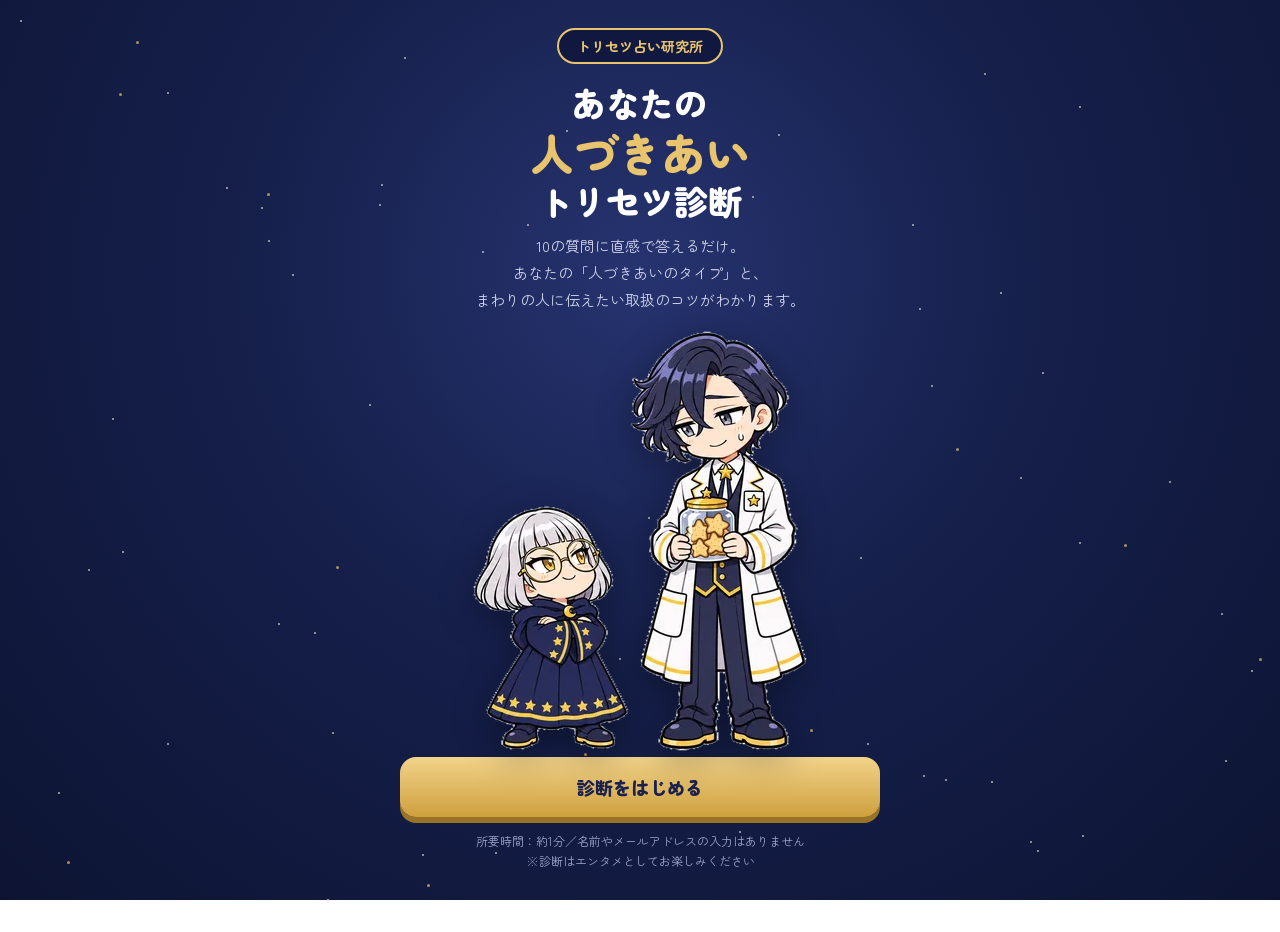
==== index.html @ f0b93171 "人づきあいトリセツ診断を公開 Co-Authored-By: Claude Opus 5.5 <noreply@anthropic.com> Claude-Session: https://claud" ====
<!DOCTYPE html>
<html lang="ja">
<head>
<meta charset="utf-8">
<meta name="viewport" content="width=device-width,initial-scale=1">
<title>人づきあいトリセツ診断｜トリセツ占い研究所</title>
<link rel="preconnect" href="https://fonts.googleapis.com">
<link href="https://fonts.googleapis.com/css2?family=Zen+Maru+Gothic:wght@500;700;900&display=swap" rel="stylesheet">
<style>
:root{--navy:#0d1433;--navy2:#151f4a;--card:#18235a;--gold:#e8c46e;--gold2:#cea03e;--sub:#cfd3ea;--ink:#1c2250}
*{box-sizing:border-box}
html,body{margin:0}
body{font-family:"Zen Maru Gothic","Hiragino Maru Gothic ProN","Hiragino Sans",sans-serif;color:#fff;min-height:100vh;
 background:radial-gradient(ellipse at 50% 30%,#26336f 0%,var(--navy2) 45%,var(--navy) 100%);background-attachment:fixed;overflow-x:hidden}
.stars{position:fixed;inset:0;pointer-events:none;z-index:0}
.stars i{position:absolute;width:2px;height:2px;border-radius:50%;background:#fff6dc;opacity:.7;animation:tw 3s infinite ease-in-out}
@keyframes tw{50%{opacity:.15}}
main{position:relative;z-index:1;max-width:520px;margin:0 auto;padding:28px 20px 48px}
.screen{display:none;animation:fade .35s ease}
.screen.on{display:block}
@keyframes fade{from{opacity:0;transform:translateY(8px)}to{opacity:1;transform:none}}
.pill{display:inline-block;border:2px solid var(--gold);color:var(--gold);border-radius:999px;padding:6px 18px;font-weight:700;font-size:14px;background:rgba(10,16,48,.6)}
.center{text-align:center}
h1{margin:18px 0 6px;font-weight:900;line-height:1.25;font-size:34px}
h1 .g{color:var(--gold);font-size:44px;display:block}
.lead{color:var(--sub);font-size:15px;line-height:1.8;margin:10px 0 0}
.hero{display:block;margin:18px auto 6px;max-width:78%;height:auto;filter:drop-shadow(0 8px 18px rgba(0,0,0,.35))}
.btn{display:block;width:100%;border:0;border-radius:16px;padding:17px 18px;font:inherit;font-weight:900;font-size:18px;cursor:pointer;transition:transform .12s,box-shadow .12s}
.btn.gold{background:linear-gradient(180deg,#f2d38a,var(--gold2));color:var(--ink);box-shadow:0 6px 0 #9a7426}
.btn.gold:active{transform:translateY(4px);box-shadow:0 2px 0 #9a7426}
.btn.ghost{background:transparent;color:var(--gold);border:2px solid var(--gold);margin-top:12px;font-size:16px;padding:13px}
.note{color:#9aa2c8;font-size:12px;margin-top:14px;line-height:1.7}
.prog{display:flex;align-items:center;gap:12px;margin-bottom:18px}
.bar{flex:1;height:10px;background:rgba(255,255,255,.12);border-radius:99px;overflow:hidden}
.bar b{display:block;height:100%;background:linear-gradient(90deg,var(--gold2),var(--gold));border-radius:99px;transition:width .3s}
.qno{color:var(--gold);font-weight:900;font-size:15px;white-space:nowrap}
.qcard{background:var(--card);border:2px solid rgba(232,196,110,.55);border-radius:22px;padding:22px 18px 18px;position:relative}
.qcard .qt{font-size:22px;font-weight:900;line-height:1.5;margin:4px 0 18px;min-height:66px}
.opt{display:block;width:100%;text-align:left;background:#fff;color:var(--ink);border:0;border-radius:14px;padding:14px 16px;margin-top:10px;font:inherit;font-weight:700;font-size:16px;line-height:1.5;cursor:pointer;transition:transform .1s,background .15s}
.opt:hover{background:#fff6dc}
.opt:active{transform:scale(.98)}
.opt.picked{background:var(--gold);}
.back{background:none;border:0;color:var(--sub);font:inherit;font-size:14px;margin-top:14px;cursor:pointer;text-decoration:underline}
.nox{display:flex;align-items:flex-end;gap:10px;margin-top:18px}
.nox img{width:84px;height:auto;flex:none}
.nox p{margin:0;background:rgba(255,255,255,.95);color:var(--ink);border-radius:16px;padding:10px 14px;font-size:14px;font-weight:700;line-height:1.6;position:relative}
.res-head{display:flex;align-items:center;gap:14px;margin-top:6px}
.badge{width:64px;height:64px;border-radius:50%;background:var(--gold);color:var(--ink);font-weight:900;font-size:38px;display:flex;align-items:center;justify-content:center;flex:none}
.res-head h2{margin:0;font-size:26px;font-weight:900;line-height:1.3}
.res-head small{color:var(--gold);font-weight:700;font-size:14px}
.resimg{display:block;margin:12px auto 0;height:220px;width:auto;filter:drop-shadow(0 8px 18px rgba(0,0,0,.35))}
.box{background:var(--card);border:1.5px solid rgba(232,196,110,.45);border-radius:20px;padding:18px;margin-top:16px}
.box h3{margin:0 0 10px;color:var(--gold);font-size:17px}
.box ul{margin:0;padding-left:0;list-style:none}
.box li{padding-left:26px;position:relative;line-height:1.7;margin:6px 0;font-size:15px}
.box li:before{content:"★";color:var(--gold);position:absolute;left:2px}
.box.tips li:before{content:"◎"}
.say{background:#fff;color:var(--ink);border-radius:18px;padding:14px 16px;margin-top:16px;border:3px solid var(--gold)}
.say small{color:#9a6f1c;font-weight:700}
.say p{margin:4px 0 0;font-weight:900;font-size:17px;line-height:1.6}
.scores .row{display:flex;align-items:center;gap:10px;margin:8px 0;font-size:14px}
.scores .row span:first-child{width:9.5em;flex:none}
.scores .row .bar{height:12px}
.scores .row em{font-style:normal;width:3em;text-align:right;color:var(--gold);font-weight:700}
.share textarea{width:100%;border-radius:12px;border:0;padding:12px;font:inherit;font-size:14px;line-height:1.6;color:var(--ink);resize:none}
.links a{display:block;text-align:center;margin-top:10px;color:var(--ink);background:#fff;border-radius:14px;padding:13px;font-weight:900;text-decoration:none}
.links a.alt{background:transparent;color:var(--gold);border:2px solid var(--gold)}
footer{color:#8890b8;font-size:11px;text-align:center;margin-top:28px;line-height:1.8}
</style>
</head>
<body>
<div class="stars" id="stars"></div>
<main>
 <section class="screen on" id="s-top">
  <div class="center">
   <span class="pill">トリセツ占い研究所</span>
   <h1>あなたの<span class="g">人づきあい</span>トリセツ診断</h1>
   <p class="lead">10の質問に直感で答えるだけ。<br>あなたの「人づきあいのタイプ」と、<br>まわりの人に伝えたい取扱のコツがわかります。</p>
   <img class="hero" src="[data-uri]" alt="研究所の所長エベと、助手のノクス">
  </div>
  <button class="btn gold" id="start">診断をはじめる</button>
  <p class="note center">所要時間：約1分／名前やメールアドレスの入力はありません<br>※診断はエンタメとしてお楽しみください</p>
 </section>

 <section class="screen" id="s-q">
  <div class="prog"><span class="qno" id="qno">Q1 / 10</span><div class="bar"><b id="pbar" style="width:0%"></b></div></div>
  <div class="qcard">
   <div class="qt" id="qt"></div>
   <div id="opts"></div>
  </div>
  <button class="back" id="back" hidden>← ひとつ前の質問にもどる</button>
  <div class="nox"><img src="[data-uri]" alt="助手ノクス"><p id="noxsay">深く考えずに、ピンときたものを選んでくださいね。</p></div>
 </section>

 <section class="screen" id="s-load">
  <div class="center" style="padding-top:80px">
   <span class="pill">分析中…</span>
   <p class="lead" style="margin-top:18px">所長が、あなたのトリセツを読みあげています</p>
   <img class="hero" src="[data-uri]" alt="水晶玉をのぞく所長エベ" style="max-width:46%">
  </div>
 </section>

 <section class="screen" id="s-res">
  <div class="center"><span class="pill">あなたのタイプは…</span></div>
  <div class="res-head" style="margin-top:16px"><div class="badge" id="rk"></div><div><h2 id="rname"></h2><small id="rsub"></small></div></div>
  <img class="resimg" id="rimg" alt="">
  <p class="lead" id="rdesc" style="color:#fff;font-size:16px"></p>
  <div class="box"><h3>こんな人</h3><ul id="rfeat"></ul></div>
  <div class="box tips"><h3>まわりの人へ：取扱のコツ</h3><ul id="rtips"></ul></div>
  <div class="box tips"><h3>相性のいいタイプ</h3><ul id="rmatch"></ul></div>
  <div class="say"><small id="rwho"></small><p id="rsay"></p></div>
  <div class="box scores"><h3>あなたのタイプ配分</h3><div id="rscores"></div></div>
  <div class="box share"><h3>結果をシェアする</h3>
   <textarea id="sharetext" rows="4" readonly></textarea>
   <button class="btn gold" id="copy" style="margin-top:10px;font-size:16px;padding:14px">結果の文章をコピー</button>
   <p class="note" style="margin-top:8px">インスタのストーリーズにスクショを載せるときは、@torisetsu_uranai_lab をタグ付けしてもらえると、研究所がとてもよろこびます。</p>
  </div>
  <div class="box links"><h3>もっとくわしく知りたい方へ</h3>
   <p class="lead" style="margin:0 0 4px;color:#fff">星座×数秘術で読む「あなた専用のトリセツ」も研究所で作っています。</p>
   <a href="https://www.instagram.com/torisetsu_uranai_lab" target="_blank" rel="noopener">インスタで研究所をフォローする</a>
   <a class="alt" href="https://note.com/tori_ura_lab" target="_blank" rel="noopener">noteで星座・数秘のトリセツを読む</a>
  </div>
  <button class="btn ghost" id="retry">もう一度診断する</button>
  <footer>トリセツ占い研究所<br>※この診断はオリジナルのエンタメ診断です。医学的・心理学的な検査ではありません。<br>※AIを活用して制作しています</footer>
 </section>
</main>
<script>
const IMG={A:"[data-uri]",B:"[data-uri]",C:"[data-uri]",D:"[data-uri]"};
const Q=[
 ["友だちとの約束が、急にキャンセルになった。あなたは？",[["A","「えー！」と正直に言う"],["B","「大丈夫？」と相手を気づかう"],["C","ひとりの時間ができたと、ひそかに喜ぶ"],["D","別の友だちを誘って遊びに行く"]]],
 ["グループでお店を決めるとき、あなたは？",[["A","「ここにしよう」と決める"],["B","みんなの希望を聞いてまとめる"],["C","口コミを調べて候補を出す"],["D","「どこでも楽しいよ！」と盛り上げる"]]],
 ["初対面の人が多い集まりでは？",[["A","自分から話しかけにいく"],["B","ひとりでいる人が気になってしまう"],["C","まずはまわりの様子を見る"],["D","気づけばみんなと打ちとけている"]]],
 ["友だちが落ちこんでいたら？",[["A","「こうしたらいいよ」とアドバイスする"],["B","とにかく最後まで話を聞く"],["C","何があったのか、いっしょに整理する"],["D","気分転換に連れ出す"]]],
 ["言われていちばんうれしい言葉は？",[["A","「頼りになるね」"],["B","「やさしいね」"],["C","「よく気づくね」"],["D","「一緒にいると楽しい」"]]],
 ["理想の休日の過ごし方は？",[["A","やりたいことを決めて、どんどん動く"],["B","家族や友だちのために時間を使う"],["C","本や映画で、ひとりの時間を楽しむ"],["D","予定をつめこんで、遊びまくる"]]],
 ["チームでのあなたの役割は？",[["A","先頭に立って引っぱる"],["B","みんなをささえるサポート役"],["C","計画や分析の担当"],["D","雰囲気づくりの担当"]]],
 ["ケンカをしたあとは？",[["A","言いたいことは言ったので、わりとすっきり"],["B","相手が気になって、自分から謝る"],["C","なぜケンカになったのかを考える"],["D","次に会ったら、何事もなかったように話す"]]],
 ["いちばん苦手な場面は？",[["A","なかなか決まらない話し合い"],["B","だれかが責められている場面"],["C","急に話をふられること"],["D","しーんとした気まずい空気"]]],
 ["あなたを動物にたとえるなら？",[["A","ライオン"],["B","ゴールデンレトリバー"],["C","ふくろう"],["D","イルカ"]]]
];
const NOX=["深く考えずに、ピンときたものを選んでくださいね。","いい調子です。","所長がのぞきこんでいます……。","ここで折り返しです。","あなたらしい答えで大丈夫ですよ。","あと半分くらいです。","もう少しです。","正直な気持ちで選んでくださいね。","いよいよラストスパートです。","最後の質問です！"];
const T={
 A:{name:"ずばっと本音タイプ",sub:"通称：リーダータイプ",desc:"思ったことをまっすぐ伝えられて、迷ったときにみんなを前に進められる人。裏表のなさが、いちばんの魅力です。",
   feat:["思ったことを正直に言える","決断が早く、みんなを引っぱる","裏表がないので信頼される"],
   tips:["遠回しより、はっきり伝えるほうが通じる","言いすぎた日も、ひと晩たてばケロッとしている","「さすが！」の一言がいちばんの元気のもと"],
   match:["B やさしいフォロータイプ：言葉の強さをやわらかく受けとめてくれる","C じっくり観察タイプ：勢いに冷静さを足してくれる"],
   who:"所長エベのひとこと",say:"本音を言えるのは才能よ。でも、ひと呼吸おくのも忘れずにね！"},
 B:{name:"やさしいフォロータイプ",sub:"通称：癒しタイプ",desc:"人の気持ちの変化にすぐ気づいて、そっと手をさしのべられる人。あなたのそばにいると、みんな安心できます。",
   feat:["人の気持ちの変化にすぐ気づく","困っている人を放っておけない","聞き上手で、相談されやすい"],
   tips:["「ありがとう」をこまめに伝えると元気が出る","がんばりすぎていたら「休んでいいよ」の一言を","本音を言っても大丈夫な空気をつくってあげて"],
   match:["A ずばっと本音タイプ：迷ったときに背中を押してくれる","D ムードメーカータイプ：いっしょにいると自然に笑顔になれる"],
   who:"助手ノクスのひとこと",say:"あなたのやさしさに、救われている人がいますよ。"},
 C:{name:"じっくり観察タイプ",sub:"通称：研究者タイプ",desc:"まわりをよく見て、冷静に本質を見ぬける人。言葉は少なめでも、その一言に重みがあります。",
   feat:["まわりを見て冷静に判断できる","ひとりの時間で元気になる","本質を見ぬく力がある"],
   tips:["急かさず、考える時間をあげるとうまくいく","意見を聞くと、鋭いアイデアが出てくる","ひとりの時間は、ちゃんと尊重してあげて"],
   match:["A ずばっと本音タイプ：考えたことを形にする行動力をくれる","D ムードメーカータイプ：新しい世界に連れ出してくれる"],
   who:"所長エベのひとこと",say:"あんたの「よく見てる力」、研究所にほしいくらいよ。"},
 D:{name:"ムードメーカータイプ",sub:"通称：太陽タイプ",desc:"その場の空気をぱっと明るくして、だれとでも仲よくなれる人。あなたがいるだけで、場が楽しくなります。",
   feat:["その場の空気を明るくできる","だれとでもすぐ仲よくなれる","ノリのよさで場を笑顔にする"],
   tips:["リアクションを返すと、もっと楽しくなる","じつは気をつかっているので、たまに労って","しーんとした空気は苦手なので、話しかけてあげて"],
   match:["B やさしいフォロータイプ：本当の気持ちに気づいてくれる","C じっくり観察タイプ：落ち着いて話せる相手になる"],
   who:"助手ノクスのひとこと",say:"あなたがいるだけで、場がぱっと明るくなるんです。"}
};
const $=id=>document.getElementById(id);
let i=0, ans=[];
function show(id){document.querySelectorAll(".screen").forEach(s=>s.classList.toggle("on",s.id===id));window.scrollTo({top:0,behavior:"smooth"});}
function render(){
 const [q,opts]=Q[i];
 $("qno").textContent=`Q${i+1} / ${Q.length}`;
 $("pbar").style.width=(i/Q.length*100)+"%";
 $("qt").textContent=q;
 $("noxsay").textContent=NOX[i];
 $("back").hidden=i===0;
 const box=$("opts"); box.innerHTML="";
 const order=[0,1,2,3].sort((a,b)=>((a*7+i*3)%4)-((b*7+i*3)%4));
 order.forEach(k=>{const [t,label]=opts[k];const b=document.createElement("button");b.className="opt";b.textContent=label;
  if(ans[i]===t)b.classList.add("picked");
  b.onclick=()=>{b.classList.add("picked");ans[i]=t;setTimeout(()=>{if(i<Q.length-1){i++;render();}else{finish();}},180);};box.appendChild(b);});
}
function finish(){
 $("pbar").style.width="100%";
 show("s-load");
 setTimeout(result,1500);
}
function result(){
 const sc={A:0,B:0,C:0,D:0}; ans.forEach(a=>sc[a]++);
 const max=Math.max(...Object.values(sc));
 let k=Object.keys(sc).filter(x=>sc[x]===max);
 const type=k.length===1?k[0]:(k.includes(ans[ans.length-1])?ans[ans.length-1]:k[0]);
 const t=T[type];
 $("rk").textContent=type;$("rname").textContent=t.name;$("rsub").textContent=t.sub;
 $("rimg").src=IMG[type];$("rimg").alt=t.name;$("rdesc").textContent=t.desc;
 $("rfeat").innerHTML=t.feat.map(x=>`<li>${x}</li>`).join("");
 $("rtips").innerHTML=t.tips.map(x=>`<li>${x}</li>`).join("");
 $("rmatch").innerHTML=t.match.map(x=>`<li>${x}</li>`).join("");
 $("rwho").textContent=t.who;$("rsay").textContent=t.say;
 $("rscores").innerHTML=Object.keys(T).map(x=>{const p=Math.round(sc[x]/Q.length*100);return `<div class="row"><span>${x} ${T[x].name}</span><div class="bar"><b style="width:${p}%"></b></div><em>${p}%</em></div>`}).join("");
 $("sharetext").value=`人づきあいトリセツ診断の結果は…\n「${t.name}（${t.sub.replace("通称：","")}）」でした！\n#トリセツ診断 @torisetsu_uranai_lab`;
 show("s-res");
}
$("start").onclick=()=>{i=0;ans=[];render();show("s-q");};
$("back").onclick=()=>{if(i>0){i--;render();}};
$("retry").onclick=()=>{show("s-top");};
$("copy").onclick=async()=>{const ta=$("sharetext");try{await navigator.clipboard.writeText(ta.value);$("copy").textContent="コピーしました！";}catch(e){ta.select();$("copy").textContent="選択しました（長押しでコピー）";}setTimeout(()=>$("copy").textContent="結果の文章をコピー",2000);};
(function(){const s=$("stars");for(let n=0;n<70;n++){const e=document.createElement("i");e.style.left=Math.random()*100+"%";e.style.top=Math.random()*100+"%";e.style.animationDelay=(Math.random()*3)+"s";if(Math.random()<.2){e.style.width=e.style.height="3px";e.style.background="#e8c46e"}s.appendChild(e);}})();
</script>
</body>
</html>
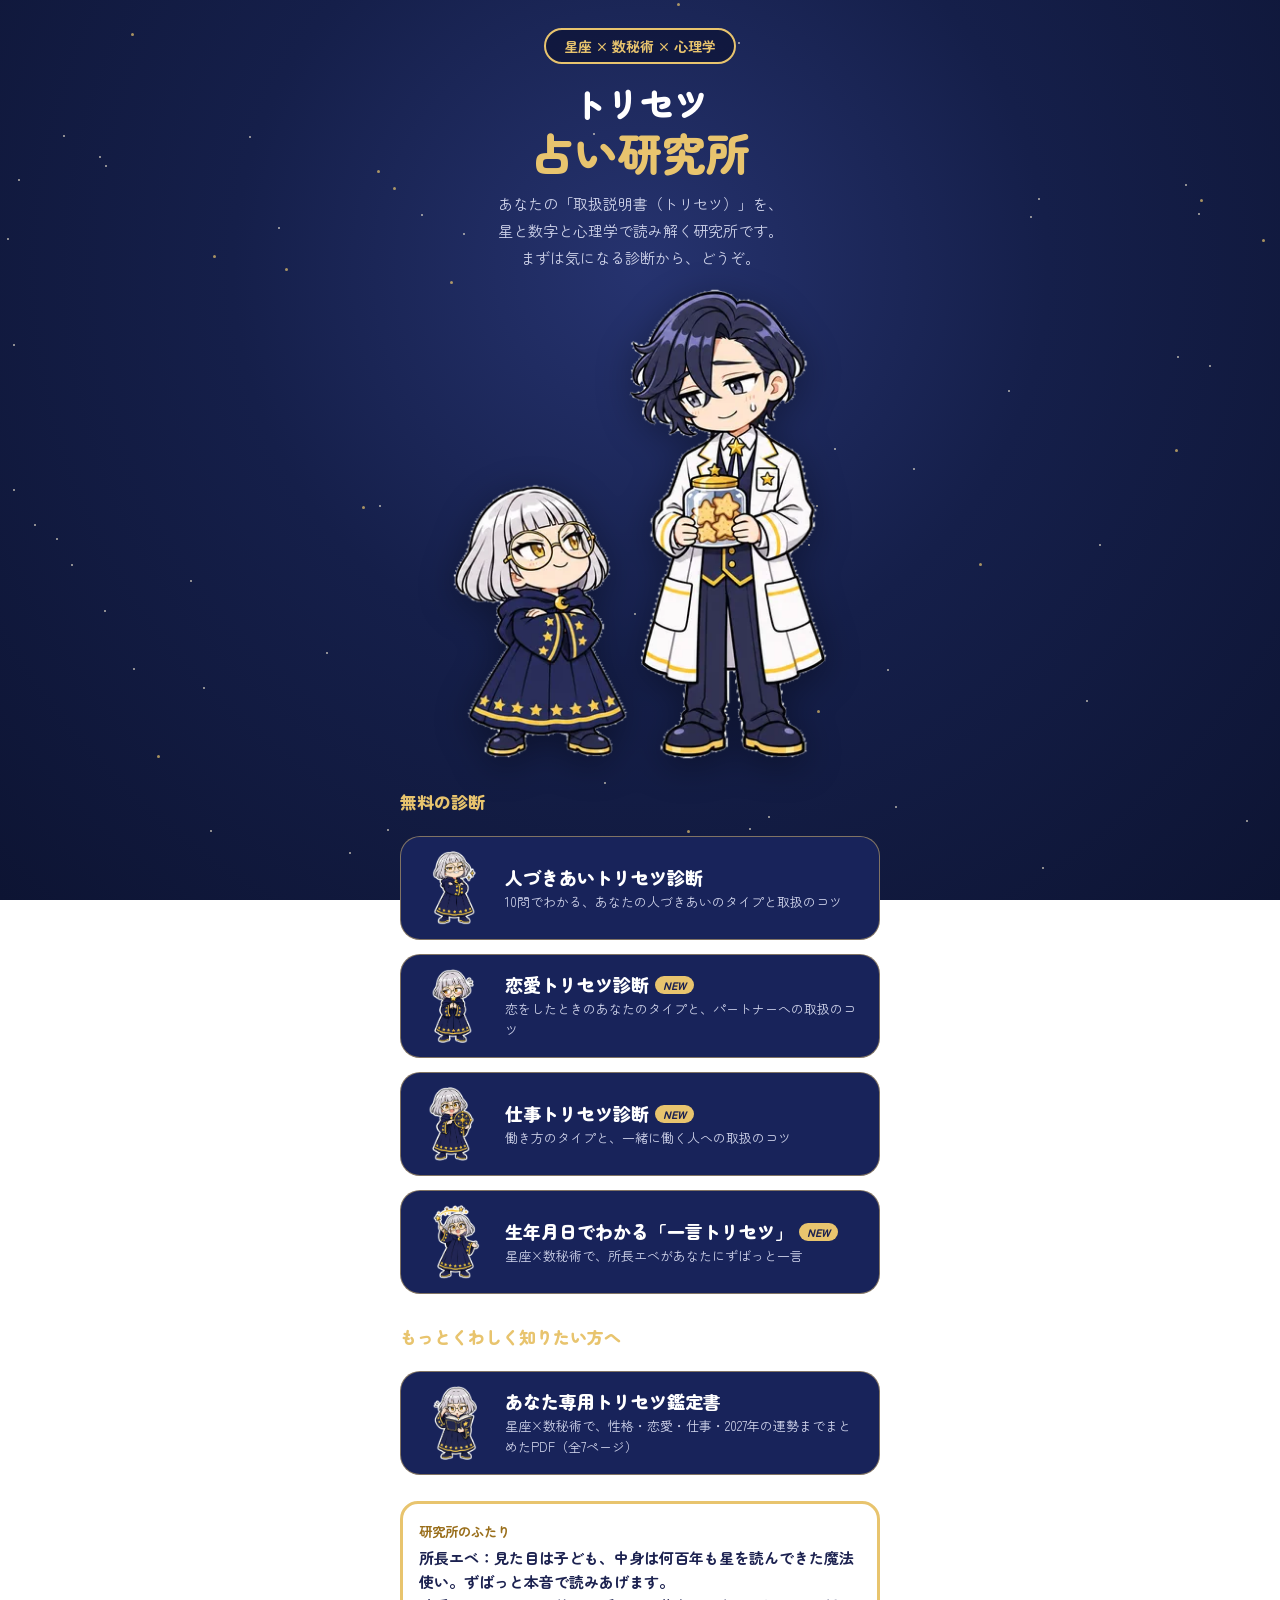
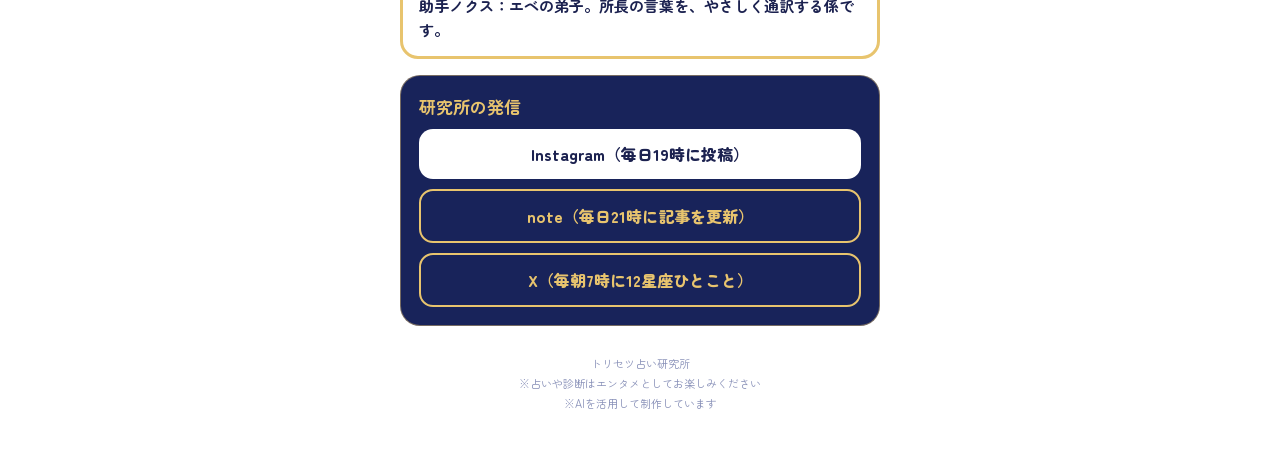
==== commit 993d856f: "研究所サイトに拡張：トップ、恋愛・仕事診断、一言トリセツ、鑑定書ページを追加 Co-Authored-By: Claude Opus 5.5 <noreply@anthropic.com> Claud" ====
--- a/index.html
+++ b/index.html
@@ -1,208 +1,22 @@
 <!DOCTYPE html>
-<html lang="ja">
-<head>
-<meta charset="utf-8">
-<meta name="viewport" content="width=device-width,initial-scale=1">
-<title>人づきあいトリセツ診断｜トリセツ占い研究所</title>
-<link rel="preconnect" href="https://fonts.googleapis.com">
-<link href="https://fonts.googleapis.com/css2?family=Zen+Maru+Gothic:wght@500;700;900&display=swap" rel="stylesheet">
-<style>
-:root{--navy:#0d1433;--navy2:#151f4a;--card:#18235a;--gold:#e8c46e;--gold2:#cea03e;--sub:#cfd3ea;--ink:#1c2250}
-*{box-sizing:border-box}
-html,body{margin:0}
-body{font-family:"Zen Maru Gothic","Hiragino Maru Gothic ProN","Hiragino Sans",sans-serif;color:#fff;min-height:100vh;
- background:radial-gradient(ellipse at 50% 30%,#26336f 0%,var(--navy2) 45%,var(--navy) 100%);background-attachment:fixed;overflow-x:hidden}
-.stars{position:fixed;inset:0;pointer-events:none;z-index:0}
-.stars i{position:absolute;width:2px;height:2px;border-radius:50%;background:#fff6dc;opacity:.7;animation:tw 3s infinite ease-in-out}
-@keyframes tw{50%{opacity:.15}}
-main{position:relative;z-index:1;max-width:520px;margin:0 auto;padding:28px 20px 48px}
-.screen{display:none;animation:fade .35s ease}
-.screen.on{display:block}
-@keyframes fade{from{opacity:0;transform:translateY(8px)}to{opacity:1;transform:none}}
-.pill{display:inline-block;border:2px solid var(--gold);color:var(--gold);border-radius:999px;padding:6px 18px;font-weight:700;font-size:14px;background:rgba(10,16,48,.6)}
-.center{text-align:center}
-h1{margin:18px 0 6px;font-weight:900;line-height:1.25;font-size:34px}
-h1 .g{color:var(--gold);font-size:44px;display:block}
-.lead{color:var(--sub);font-size:15px;line-height:1.8;margin:10px 0 0}
-.hero{display:block;margin:18px auto 6px;max-width:78%;height:auto;filter:drop-shadow(0 8px 18px rgba(0,0,0,.35))}
-.btn{display:block;width:100%;border:0;border-radius:16px;padding:17px 18px;font:inherit;font-weight:900;font-size:18px;cursor:pointer;transition:transform .12s,box-shadow .12s}
-.btn.gold{background:linear-gradient(180deg,#f2d38a,var(--gold2));color:var(--ink);box-shadow:0 6px 0 #9a7426}
-.btn.gold:active{transform:translateY(4px);box-shadow:0 2px 0 #9a7426}
-.btn.ghost{background:transparent;color:var(--gold);border:2px solid var(--gold);margin-top:12px;font-size:16px;padding:13px}
-.note{color:#9aa2c8;font-size:12px;margin-top:14px;line-height:1.7}
-.prog{display:flex;align-items:center;gap:12px;margin-bottom:18px}
-.bar{flex:1;height:10px;background:rgba(255,255,255,.12);border-radius:99px;overflow:hidden}
-.bar b{display:block;height:100%;background:linear-gradient(90deg,var(--gold2),var(--gold));border-radius:99px;transition:width .3s}
-.qno{color:var(--gold);font-weight:900;font-size:15px;white-space:nowrap}
-.qcard{background:var(--card);border:2px solid rgba(232,196,110,.55);border-radius:22px;padding:22px 18px 18px;position:relative}
-.qcard .qt{font-size:22px;font-weight:900;line-height:1.5;margin:4px 0 18px;min-height:66px}
-.opt{display:block;width:100%;text-align:left;background:#fff;color:var(--ink);border:0;border-radius:14px;padding:14px 16px;margin-top:10px;font:inherit;font-weight:700;font-size:16px;line-height:1.5;cursor:pointer;transition:transform .1s,background .15s}
-.opt:hover{background:#fff6dc}
-.opt:active{transform:scale(.98)}
-.opt.picked{background:var(--gold);}
-.back{background:none;border:0;color:var(--sub);font:inherit;font-size:14px;margin-top:14px;cursor:pointer;text-decoration:underline}
-.nox{display:flex;align-items:flex-end;gap:10px;margin-top:18px}
-.nox img{width:84px;height:auto;flex:none}
-.nox p{margin:0;background:rgba(255,255,255,.95);color:var(--ink);border-radius:16px;padding:10px 14px;font-size:14px;font-weight:700;line-height:1.6;position:relative}
-.res-head{display:flex;align-items:center;gap:14px;margin-top:6px}
-.badge{width:64px;height:64px;border-radius:50%;background:var(--gold);color:var(--ink);font-weight:900;font-size:38px;display:flex;align-items:center;justify-content:center;flex:none}
-.res-head h2{margin:0;font-size:26px;font-weight:900;line-height:1.3}
-.res-head small{color:var(--gold);font-weight:700;font-size:14px}
-.resimg{display:block;margin:12px auto 0;height:220px;width:auto;filter:drop-shadow(0 8px 18px rgba(0,0,0,.35))}
-.box{background:var(--card);border:1.5px solid rgba(232,196,110,.45);border-radius:20px;padding:18px;margin-top:16px}
-.box h3{margin:0 0 10px;color:var(--gold);font-size:17px}
-.box ul{margin:0;padding-left:0;list-style:none}
-.box li{padding-left:26px;position:relative;line-height:1.7;margin:6px 0;font-size:15px}
-.box li:before{content:"★";color:var(--gold);position:absolute;left:2px}
-.box.tips li:before{content:"◎"}
-.say{background:#fff;color:var(--ink);border-radius:18px;padding:14px 16px;margin-top:16px;border:3px solid var(--gold)}
-.say small{color:#9a6f1c;font-weight:700}
-.say p{margin:4px 0 0;font-weight:900;font-size:17px;line-height:1.6}
-.scores .row{display:flex;align-items:center;gap:10px;margin:8px 0;font-size:14px}
-.scores .row span:first-child{width:9.5em;flex:none}
-.scores .row .bar{height:12px}
-.scores .row em{font-style:normal;width:3em;text-align:right;color:var(--gold);font-weight:700}
-.share textarea{width:100%;border-radius:12px;border:0;padding:12px;font:inherit;font-size:14px;line-height:1.6;color:var(--ink);resize:none}
-.links a{display:block;text-align:center;margin-top:10px;color:var(--ink);background:#fff;border-radius:14px;padding:13px;font-weight:900;text-decoration:none}
-.links a.alt{background:transparent;color:var(--gold);border:2px solid var(--gold)}
-footer{color:#8890b8;font-size:11px;text-align:center;margin-top:28px;line-height:1.8}
-</style>
-</head>
-<body>
-<div class="stars" id="stars"></div>
-<main>
- <section class="screen on" id="s-top">
-  <div class="center">
-   <span class="pill">トリセツ占い研究所</span>
-   <h1>あなたの<span class="g">人づきあい</span>トリセツ診断</h1>
-   <p class="lead">10の質問に直感で答えるだけ。<br>あなたの「人づきあいのタイプ」と、<br>まわりの人に伝えたい取扱のコツがわかります。</p>
-   <img class="hero" src="[data-uri]" alt="研究所の所長エベと、助手のノクス">
-  </div>
-  <button class="btn gold" id="start">診断をはじめる</button>
-  <p class="note center">所要時間：約1分／名前やメールアドレスの入力はありません<br>※診断はエンタメとしてお楽しみください</p>
- </section>
-
- <section class="screen" id="s-q">
-  <div class="prog"><span class="qno" id="qno">Q1 / 10</span><div class="bar"><b id="pbar" style="width:0%"></b></div></div>
-  <div class="qcard">
-   <div class="qt" id="qt"></div>
-   <div id="opts"></div>
-  </div>
-  <button class="back" id="back" hidden>← ひとつ前の質問にもどる</button>
-  <div class="nox"><img src="[data-uri]" alt="助手ノクス"><p id="noxsay">深く考えずに、ピンときたものを選んでくださいね。</p></div>
- </section>
-
- <section class="screen" id="s-load">
-  <div class="center" style="padding-top:80px">
-   <span class="pill">分析中…</span>
-   <p class="lead" style="margin-top:18px">所長が、あなたのトリセツを読みあげています</p>
-   <img class="hero" src="[data-uri]" alt="水晶玉をのぞく所長エベ" style="max-width:46%">
-  </div>
- </section>
-
- <section class="screen" id="s-res">
-  <div class="center"><span class="pill">あなたのタイプは…</span></div>
-  <div class="res-head" style="margin-top:16px"><div class="badge" id="rk"></div><div><h2 id="rname"></h2><small id="rsub"></small></div></div>
-  <img class="resimg" id="rimg" alt="">
-  <p class="lead" id="rdesc" style="color:#fff;font-size:16px"></p>
-  <div class="box"><h3>こんな人</h3><ul id="rfeat"></ul></div>
-  <div class="box tips"><h3>まわりの人へ：取扱のコツ</h3><ul id="rtips"></ul></div>
-  <div class="box tips"><h3>相性のいいタイプ</h3><ul id="rmatch"></ul></div>
-  <div class="say"><small id="rwho"></small><p id="rsay"></p></div>
-  <div class="box scores"><h3>あなたのタイプ配分</h3><div id="rscores"></div></div>
-  <div class="box share"><h3>結果をシェアする</h3>
-   <textarea id="sharetext" rows="4" readonly></textarea>
-   <button class="btn gold" id="copy" style="margin-top:10px;font-size:16px;padding:14px">結果の文章をコピー</button>
-   <p class="note" style="margin-top:8px">インスタのストーリーズにスクショを載せるときは、@torisetsu_uranai_lab をタグ付けしてもらえると、研究所がとてもよろこびます。</p>
-  </div>
-  <div class="box links"><h3>もっとくわしく知りたい方へ</h3>
-   <p class="lead" style="margin:0 0 4px;color:#fff">星座×数秘術で読む「あなた専用のトリセツ」も研究所で作っています。</p>
-   <a href="https://www.instagram.com/torisetsu_uranai_lab" target="_blank" rel="noopener">インスタで研究所をフォローする</a>
-   <a class="alt" href="https://note.com/tori_ura_lab" target="_blank" rel="noopener">noteで星座・数秘のトリセツを読む</a>
-  </div>
-  <button class="btn ghost" id="retry">もう一度診断する</button>
-  <footer>トリセツ占い研究所<br>※この診断はオリジナルのエンタメ診断です。医学的・心理学的な検査ではありません。<br>※AIを活用して制作しています</footer>
- </section>
-</main>
-<script>
-const IMG={A:"[data-uri]",B:"[data-uri]",C:"[data-uri]",D:"[data-uri]"};
-const Q=[
- ["友だちとの約束が、急にキャンセルになった。あなたは？",[["A","「えー！」と正直に言う"],["B","「大丈夫？」と相手を気づかう"],["C","ひとりの時間ができたと、ひそかに喜ぶ"],["D","別の友だちを誘って遊びに行く"]]],
- ["グループでお店を決めるとき、あなたは？",[["A","「ここにしよう」と決める"],["B","みんなの希望を聞いてまとめる"],["C","口コミを調べて候補を出す"],["D","「どこでも楽しいよ！」と盛り上げる"]]],
- ["初対面の人が多い集まりでは？",[["A","自分から話しかけにいく"],["B","ひとりでいる人が気になってしまう"],["C","まずはまわりの様子を見る"],["D","気づけばみんなと打ちとけている"]]],
- ["友だちが落ちこんでいたら？",[["A","「こうしたらいいよ」とアドバイスする"],["B","とにかく最後まで話を聞く"],["C","何があったのか、いっしょに整理する"],["D","気分転換に連れ出す"]]],
- ["言われていちばんうれしい言葉は？",[["A","「頼りになるね」"],["B","「やさしいね」"],["C","「よく気づくね」"],["D","「一緒にいると楽しい」"]]],
- ["理想の休日の過ごし方は？",[["A","やりたいことを決めて、どんどん動く"],["B","家族や友だちのために時間を使う"],["C","本や映画で、ひとりの時間を楽しむ"],["D","予定をつめこんで、遊びまくる"]]],
- ["チームでのあなたの役割は？",[["A","先頭に立って引っぱる"],["B","みんなをささえるサポート役"],["C","計画や分析の担当"],["D","雰囲気づくりの担当"]]],
- ["ケンカをしたあとは？",[["A","言いたいことは言ったので、わりとすっきり"],["B","相手が気になって、自分から謝る"],["C","なぜケンカになったのかを考える"],["D","次に会ったら、何事もなかったように話す"]]],
- ["いちばん苦手な場面は？",[["A","なかなか決まらない話し合い"],["B","だれかが責められている場面"],["C","急に話をふられること"],["D","しーんとした気まずい空気"]]],
- ["あなたを動物にたとえるなら？",[["A","ライオン"],["B","ゴールデンレトリバー"],["C","ふくろう"],["D","イルカ"]]]
-];
-const NOX=["深く考えずに、ピンときたものを選んでくださいね。","いい調子です。","所長がのぞきこんでいます……。","ここで折り返しです。","あなたらしい答えで大丈夫ですよ。","あと半分くらいです。","もう少しです。","正直な気持ちで選んでくださいね。","いよいよラストスパートです。","最後の質問です！"];
-const T={
- A:{name:"ずばっと本音タイプ",sub:"通称：リーダータイプ",desc:"思ったことをまっすぐ伝えられて、迷ったときにみんなを前に進められる人。裏表のなさが、いちばんの魅力です。",
-   feat:["思ったことを正直に言える","決断が早く、みんなを引っぱる","裏表がないので信頼される"],
-   tips:["遠回しより、はっきり伝えるほうが通じる","言いすぎた日も、ひと晩たてばケロッとしている","「さすが！」の一言がいちばんの元気のもと"],
-   match:["B やさしいフォロータイプ：言葉の強さをやわらかく受けとめてくれる","C じっくり観察タイプ：勢いに冷静さを足してくれる"],
-   who:"所長エベのひとこと",say:"本音を言えるのは才能よ。でも、ひと呼吸おくのも忘れずにね！"},
- B:{name:"やさしいフォロータイプ",sub:"通称：癒しタイプ",desc:"人の気持ちの変化にすぐ気づいて、そっと手をさしのべられる人。あなたのそばにいると、みんな安心できます。",
-   feat:["人の気持ちの変化にすぐ気づく","困っている人を放っておけない","聞き上手で、相談されやすい"],
-   tips:["「ありがとう」をこまめに伝えると元気が出る","がんばりすぎていたら「休んでいいよ」の一言を","本音を言っても大丈夫な空気をつくってあげて"],
-   match:["A ずばっと本音タイプ：迷ったときに背中を押してくれる","D ムードメーカータイプ：いっしょにいると自然に笑顔になれる"],
-   who:"助手ノクスのひとこと",say:"あなたのやさしさに、救われている人がいますよ。"},
- C:{name:"じっくり観察タイプ",sub:"通称：研究者タイプ",desc:"まわりをよく見て、冷静に本質を見ぬける人。言葉は少なめでも、その一言に重みがあります。",
-   feat:["まわりを見て冷静に判断できる","ひとりの時間で元気になる","本質を見ぬく力がある"],
-   tips:["急かさず、考える時間をあげるとうまくいく","意見を聞くと、鋭いアイデアが出てくる","ひとりの時間は、ちゃんと尊重してあげて"],
-   match:["A ずばっと本音タイプ：考えたことを形にする行動力をくれる","D ムードメーカータイプ：新しい世界に連れ出してくれる"],
-   who:"所長エベのひとこと",say:"あんたの「よく見てる力」、研究所にほしいくらいよ。"},
- D:{name:"ムードメーカータイプ",sub:"通称：太陽タイプ",desc:"その場の空気をぱっと明るくして、だれとでも仲よくなれる人。あなたがいるだけで、場が楽しくなります。",
-   feat:["その場の空気を明るくできる","だれとでもすぐ仲よくなれる","ノリのよさで場を笑顔にする"],
-   tips:["リアクションを返すと、もっと楽しくなる","じつは気をつかっているので、たまに労って","しーんとした空気は苦手なので、話しかけてあげて"],
-   match:["B やさしいフォロータイプ：本当の気持ちに気づいてくれる","C じっくり観察タイプ：落ち着いて話せる相手になる"],
-   who:"助手ノクスのひとこと",say:"あなたがいるだけで、場がぱっと明るくなるんです。"}
-};
-const $=id=>document.getElementById(id);
-let i=0, ans=[];
-function show(id){document.querySelectorAll(".screen").forEach(s=>s.classList.toggle("on",s.id===id));window.scrollTo({top:0,behavior:"smooth"});}
-function render(){
- const [q,opts]=Q[i];
- $("qno").textContent=`Q${i+1} / ${Q.length}`;
- $("pbar").style.width=(i/Q.length*100)+"%";
- $("qt").textContent=q;
- $("noxsay").textContent=NOX[i];
- $("back").hidden=i===0;
- const box=$("opts"); box.innerHTML="";
- const order=[0,1,2,3].sort((a,b)=>((a*7+i*3)%4)-((b*7+i*3)%4));
- order.forEach(k=>{const [t,label]=opts[k];const b=document.createElement("button");b.className="opt";b.textContent=label;
-  if(ans[i]===t)b.classList.add("picked");
-  b.onclick=()=>{b.classList.add("picked");ans[i]=t;setTimeout(()=>{if(i<Q.length-1){i++;render();}else{finish();}},180);};box.appendChild(b);});
-}
-function finish(){
- $("pbar").style.width="100%";
- show("s-load");
- setTimeout(result,1500);
-}
-function result(){
- const sc={A:0,B:0,C:0,D:0}; ans.forEach(a=>sc[a]++);
- const max=Math.max(...Object.values(sc));
- let k=Object.keys(sc).filter(x=>sc[x]===max);
- const type=k.length===1?k[0]:(k.includes(ans[ans.length-1])?ans[ans.length-1]:k[0]);
- const t=T[type];
- $("rk").textContent=type;$("rname").textContent=t.name;$("rsub").textContent=t.sub;
- $("rimg").src=IMG[type];$("rimg").alt=t.name;$("rdesc").textContent=t.desc;
- $("rfeat").innerHTML=t.feat.map(x=>`<li>${x}</li>`).join("");
- $("rtips").innerHTML=t.tips.map(x=>`<li>${x}</li>`).join("");
- $("rmatch").innerHTML=t.match.map(x=>`<li>${x}</li>`).join("");
- $("rwho").textContent=t.who;$("rsay").textContent=t.say;
- $("rscores").innerHTML=Object.keys(T).map(x=>{const p=Math.round(sc[x]/Q.length*100);return `<div class="row"><span>${x} ${T[x].name}</span><div class="bar"><b style="width:${p}%"></b></div><em>${p}%</em></div>`}).join("");
- $("sharetext").value=`人づきあいトリセツ診断の結果は…\n「${t.name}（${t.sub.replace("通称：","")}）」でした！\n#トリセツ診断 @torisetsu_uranai_lab`;
- show("s-res");
-}
-$("start").onclick=()=>{i=0;ans=[];render();show("s-q");};
-$("back").onclick=()=>{if(i>0){i--;render();}};
-$("retry").onclick=()=>{show("s-top");};
-$("copy").onclick=async()=>{const ta=$("sharetext");try{await navigator.clipboard.writeText(ta.value);$("copy").textContent="コピーしました！";}catch(e){ta.select();$("copy").textContent="選択しました（長押しでコピー）";}setTimeout(()=>$("copy").textContent="結果の文章をコピー",2000);};
-(function(){const s=$("stars");for(let n=0;n<70;n++){const e=document.createElement("i");e.style.left=Math.random()*100+"%";e.style.top=Math.random()*100+"%";e.style.animationDelay=(Math.random()*3)+"s";if(Math.random()<.2){e.style.width=e.style.height="3px";e.style.background="#e8c46e"}s.appendChild(e);}})();
-</script>
-</body>
-</html>
+<html lang="ja"><head><meta charset="utf-8"><meta name="viewport" content="width=device-width,initial-scale=1">
+<title>トリセツ占い研究所｜星座×数秘術×心理学の無料診断</title><meta name="description" content="あなたの取扱説明書（トリセツ）を、星座・数秘術・心理学で読み解く研究所。人づきあい・恋愛・仕事の無料診断や、生年月日でわかる一言トリセツがあります。">
+<meta property="og:title" content="トリセツ占い研究所｜星座×数秘術×心理学の無料診断"><meta property="og:description" content="あなたの取扱説明書（トリセツ）を、星座・数秘術・心理学で読み解く研究所。人づきあい・恋愛・仕事の無料診断や、生年月日でわかる一言トリセツがあります。">
+<meta property="og:type" content="website"><meta property="og:url" content="https://torisetsu-uranai-lab.github.io/">
+<meta property="og:image" content="https://torisetsu-uranai-lab.github.io/assets/ogp.png"><meta name="twitter:card" content="summary_large_image">
+<link rel="icon" href="assets/img/ebe_17.webp"><link rel="preconnect" href="https://fonts.googleapis.com"><link href="https://fonts.googleapis.com/css2?family=Zen+Maru+Gothic:wght@500;700;900&display=swap" rel="stylesheet"><link rel="stylesheet" href="assets/style.css"></head>
+<body><div class="stars" id="stars"></div><main><div class="center">
+  <span class="pill">星座 × 数秘術 × 心理学</span>
+  <h1>トリセツ<span class="g">占い研究所</span></h1>
+  <p class="lead">あなたの「取扱説明書（トリセツ）」を、<br>星と数字と心理学で読み解く研究所です。<br>まずは気になる診断から、どうぞ。</p>
+  <img class="hero" src="assets/img/duo.webp" alt="所長エベと助手ノクス"></div>
+ <p class="sec">無料の診断</p>
+ <div class="cards"><a class="card" href="hitozukiai/"><img src="assets/img/ebe_16.webp" alt=""><div><b>人づきあいトリセツ診断</b><span>10問でわかる、あなたの人づきあいのタイプと取扱のコツ</span></div></a><a class="card" href="renai/"><img src="assets/img/ebe_06.webp" alt=""><div><b>恋愛トリセツ診断<em class="new">NEW</em></b><span>恋をしたときのあなたのタイプと、パートナーへの取扱のコツ</span></div></a><a class="card" href="shigoto/"><img src="assets/img/ebe_15.webp" alt=""><div><b>仕事トリセツ診断<em class="new">NEW</em></b><span>働き方のタイプと、一緒に働く人への取扱のコツ</span></div></a><a class="card" href="hitokoto/"><img src="assets/img/ebe_14.webp" alt=""><div><b>生年月日でわかる「一言トリセツ」<em class="new">NEW</em></b><span>星座×数秘術で、所長エベがあなたにずばっと一言</span></div></a></div>
+ <p class="sec">もっとくわしく知りたい方へ</p>
+ <div class="cards"><a class="card" href="kantei/"><img src="assets/img/ebe_12.webp" alt=""><div><b>あなた専用トリセツ鑑定書</b><span>星座×数秘術で、性格・恋愛・仕事・2027年の運勢までまとめたPDF（全7ページ）</span></div></a></div>
+ <div class="say" style="margin-top:26px"><small>研究所のふたり</small><p style="font-size:15px;font-weight:700">所長エベ：見た目は子ども、中身は何百年も星を読んできた魔法使い。ずばっと本音で読みあげます。<br>助手ノクス：エベの弟子。所長の言葉を、やさしく通訳する係です。</p></div>
+ <div class="box links"><h3>研究所の発信</h3>
+  <a href="https://www.instagram.com/torisetsu_uranai_lab" target="_blank" rel="noopener">Instagram（毎日19時に投稿）</a>
+  <a class="alt" href="https://note.com/tori_ura_lab" target="_blank" rel="noopener">note（毎日21時に記事を更新）</a>
+  <a class="alt" href="https://x.com/tori_ura_lab" target="_blank" rel="noopener">X（毎朝7時に12星座ひとこと）</a></div>
+ <footer>トリセツ占い研究所<br>※占いや診断はエンタメとしてお楽しみください<br>※AIを活用して制作しています</footer></main><script>(function(){const s=document.getElementById("stars");for(let n=0;n<70;n++){const e=document.createElement("i");e.style.left=Math.random()*100+"%";e.style.top=Math.random()*100+"%";e.style.animationDelay=(Math.random()*3)+"s";if(Math.random()<.2){e.style.width=e.style.height="3px";e.style.background="#e8c46e"}s.appendChild(e);}})();</script></body></html>
--- a/assets/style.css
+++ b/assets/style.css
@@ -0,0 +1,83 @@
+
+:root{--navy:#0d1433;--navy2:#151f4a;--card:#18235a;--gold:#e8c46e;--gold2:#cea03e;--sub:#cfd3ea;--ink:#1c2250}
+*{box-sizing:border-box}
+html,body{margin:0}
+body{font-family:"Zen Maru Gothic","Hiragino Maru Gothic ProN","Hiragino Sans",sans-serif;color:#fff;min-height:100vh;
+ background:radial-gradient(ellipse at 50% 30%,#26336f 0%,var(--navy2) 45%,var(--navy) 100%);background-attachment:fixed;overflow-x:hidden}
+.stars{position:fixed;inset:0;pointer-events:none;z-index:0}
+.stars i{position:absolute;width:2px;height:2px;border-radius:50%;background:#fff6dc;opacity:.7;animation:tw 3s infinite ease-in-out}
+@keyframes tw{50%{opacity:.15}}
+main{position:relative;z-index:1;max-width:520px;margin:0 auto;padding:28px 20px 48px}
+.screen{display:none;animation:fade .35s ease}
+.screen.on{display:block}
+@keyframes fade{from{opacity:0;transform:translateY(8px)}to{opacity:1;transform:none}}
+.pill{display:inline-block;border:2px solid var(--gold);color:var(--gold);border-radius:999px;padding:6px 18px;font-weight:700;font-size:14px;background:rgba(10,16,48,.6)}
+.center{text-align:center}
+h1{margin:18px 0 6px;font-weight:900;line-height:1.25;font-size:34px}
+h1 .g{color:var(--gold);font-size:44px;display:block}
+.lead{color:var(--sub);font-size:15px;line-height:1.8;margin:10px 0 0}
+.hero{display:block;margin:18px auto 6px;max-width:78%;height:auto;filter:drop-shadow(0 8px 18px rgba(0,0,0,.35))}
+.btn{display:block;width:100%;border:0;border-radius:16px;padding:17px 18px;font:inherit;font-weight:900;font-size:18px;cursor:pointer;transition:transform .12s,box-shadow .12s}
+.btn.gold{background:linear-gradient(180deg,#f2d38a,var(--gold2));color:var(--ink);box-shadow:0 6px 0 #9a7426}
+.btn.gold:active{transform:translateY(4px);box-shadow:0 2px 0 #9a7426}
+.btn.ghost{background:transparent;color:var(--gold);border:2px solid var(--gold);margin-top:12px;font-size:16px;padding:13px}
+.note{color:#9aa2c8;font-size:12px;margin-top:14px;line-height:1.7}
+.prog{display:flex;align-items:center;gap:12px;margin-bottom:18px}
+.bar{flex:1;height:10px;background:rgba(255,255,255,.12);border-radius:99px;overflow:hidden}
+.bar b{display:block;height:100%;background:linear-gradient(90deg,var(--gold2),var(--gold));border-radius:99px;transition:width .3s}
+.qno{color:var(--gold);font-weight:900;font-size:15px;white-space:nowrap}
+.qcard{background:var(--card);border:2px solid rgba(232,196,110,.55);border-radius:22px;padding:22px 18px 18px;position:relative}
+.qcard .qt{font-size:22px;font-weight:900;line-height:1.5;margin:4px 0 18px;min-height:66px}
+.opt{display:block;width:100%;text-align:left;background:#fff;color:var(--ink);border:0;border-radius:14px;padding:14px 16px;margin-top:10px;font:inherit;font-weight:700;font-size:16px;line-height:1.5;cursor:pointer;transition:transform .1s,background .15s}
+.opt:hover{background:#fff6dc}
+.opt:active{transform:scale(.98)}
+.opt.picked{background:var(--gold);}
+.back{background:none;border:0;color:var(--sub);font:inherit;font-size:14px;margin-top:14px;cursor:pointer;text-decoration:underline}
+.nox{display:flex;align-items:flex-end;gap:10px;margin-top:18px}
+.nox img{width:84px;height:auto;flex:none}
+.nox p{margin:0;background:rgba(255,255,255,.95);color:var(--ink);border-radius:16px;padding:10px 14px;font-size:14px;font-weight:700;line-height:1.6;position:relative}
+.res-head{display:flex;align-items:center;gap:14px;margin-top:6px}
+.badge{width:64px;height:64px;border-radius:50%;background:var(--gold);color:var(--ink);font-weight:900;font-size:38px;display:flex;align-items:center;justify-content:center;flex:none}
+.res-head h2{margin:0;font-size:26px;font-weight:900;line-height:1.3}
+.res-head small{color:var(--gold);font-weight:700;font-size:14px}
+.resimg{display:block;margin:12px auto 0;height:220px;width:auto;filter:drop-shadow(0 8px 18px rgba(0,0,0,.35))}
+.box{background:var(--card);border:1.5px solid rgba(232,196,110,.45);border-radius:20px;padding:18px;margin-top:16px}
+.box h3{margin:0 0 10px;color:var(--gold);font-size:17px}
+.box ul{margin:0;padding-left:0;list-style:none}
+.box li{padding-left:26px;position:relative;line-height:1.7;margin:6px 0;font-size:15px}
+.box li:before{content:"★";color:var(--gold);position:absolute;left:2px}
+.box.tips li:before{content:"◎"}
+.say{background:#fff;color:var(--ink);border-radius:18px;padding:14px 16px;margin-top:16px;border:3px solid var(--gold)}
+.say small{color:#9a6f1c;font-weight:700}
+.say p{margin:4px 0 0;font-weight:900;font-size:17px;line-height:1.6}
+.scores .row{display:flex;align-items:center;gap:10px;margin:8px 0;font-size:14px}
+.scores .row span:first-child{width:9.5em;flex:none}
+.scores .row .bar{height:12px}
+.scores .row em{font-style:normal;width:3em;text-align:right;color:var(--gold);font-weight:700}
+.share textarea{width:100%;border-radius:12px;border:0;padding:12px;font:inherit;font-size:14px;line-height:1.6;color:var(--ink);resize:none}
+.links a{display:block;text-align:center;margin-top:10px;color:var(--ink);background:#fff;border-radius:14px;padding:13px;font-weight:900;text-decoration:none}
+.links a.alt{background:transparent;color:var(--gold);border:2px solid var(--gold)}
+footer{color:#8890b8;font-size:11px;text-align:center;margin-top:28px;line-height:1.8}
+
+/* hub */
+.cards{display:grid;gap:14px;margin-top:22px}
+.card{display:flex;align-items:center;gap:14px;background:var(--card);border:1.5px solid rgba(232,196,110,.5);border-radius:20px;padding:14px 16px;color:#fff;text-decoration:none;transition:transform .12s,border-color .12s}
+.card:hover{transform:translateY(-2px);border-color:var(--gold)}
+.card img{width:74px;height:74px;object-fit:contain;flex:none}
+.card b{display:block;font-size:18px;font-weight:900}
+.card span{display:block;color:var(--sub);font-size:13px;line-height:1.6;margin-top:2px}
+.card .new{display:inline-block;background:var(--gold);color:var(--ink);border-radius:99px;font-size:11px;padding:1px 8px;margin-left:6px;vertical-align:2px}
+.sec{color:var(--gold);font-weight:900;margin:30px 0 4px;font-size:17px}
+.nav{display:flex;justify-content:space-between;align-items:center;margin-bottom:6px}
+.nav a{color:var(--sub);font-size:13px;text-decoration:none}
+.nav a:hover{color:var(--gold)}
+input.date{font:inherit;font-size:18px;border-radius:12px;border:0;padding:12px;width:100%;color:var(--ink)}
+.row3{display:grid;grid-template-columns:1.4fr 1fr 1fr;gap:8px;margin-top:10px}
+.row3 select{font:inherit;font-size:17px;border-radius:12px;border:0;padding:12px 8px;color:var(--ink);background:#fff}
+.hitokoto-img{display:block;width:100%;border-radius:18px;margin-top:14px;box-shadow:0 10px 30px rgba(0,0,0,.35)}
+.kv{display:flex;gap:10px;flex-wrap:wrap;justify-content:center;margin-top:12px}
+.kv span{background:rgba(255,255,255,.1);border:1px solid rgba(232,196,110,.5);border-radius:99px;padding:6px 14px;font-weight:700}
+.pages{display:flex;gap:8px;margin-top:14px;overflow-x:auto;padding-bottom:6px}
+.pages img{height:220px;border-radius:8px;border:2px solid var(--gold);flex:none}
+.price{font-size:30px;font-weight:900;color:var(--gold)}
+.price s{color:#9aa2c8;font-size:18px;margin-right:8px}
